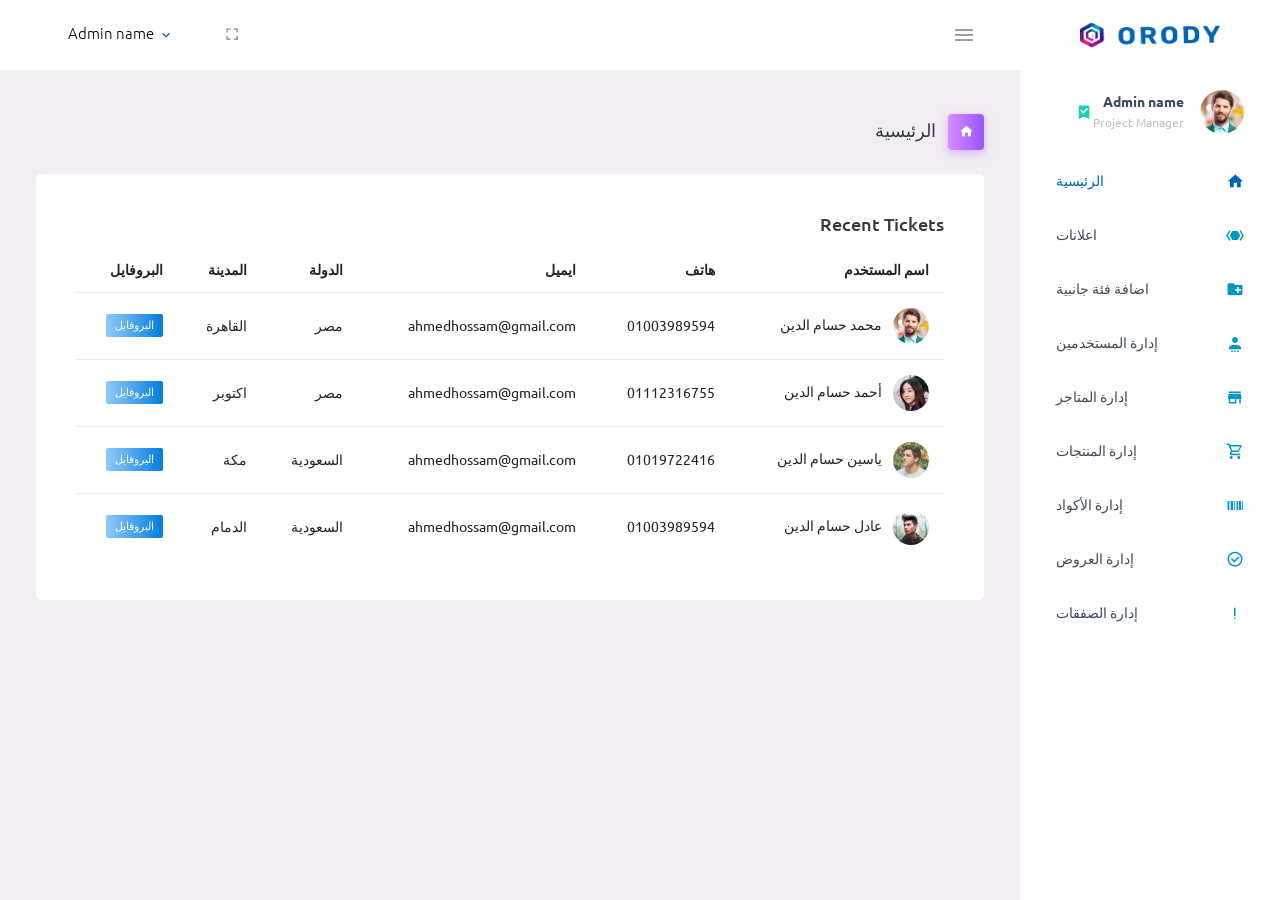
==== index.html @ 7ce4cc1d "mine" ====
<html lang="en">

<head>
    <!-- Required meta tags -->
    <meta charset="utf-8">
    <meta name="viewport" content="width=device-width, initial-scale=1, shrink-to-fit=no">
    <title>Orody Admin</title>
    <!-- plugins:css -->
    <link rel="stylesheet" href="assets/vendors/mdi/css/materialdesignicons.min.css">
    <link rel="stylesheet" href="assets/vendors/css/vendor.bundle.base.css">
    <link rel="stylesheet" href="assets/css/style.css">


    <link rel="stylesheet" href="assets/css/dataTables.css">
    <!-- End layout styles -->

    <link rel="shortcut icon" href="assets/images/favicon.png">
</head>

<body class="">
    <div class="container-scroller">
        <!-- partial:partials/_navbar.html -->
        <nav class="navbar default-layout-navbar col-lg-12 col-12 p-0 fixed-top d-flex flex-row">

            <div class="navbar-menu-wrapper d-flex align-items-stretch">

                <ul class="navbar-nav navbar-nav-right">
                    <li class="nav-item nav-profile dropdown">
                        <a class="nav-link dropdown-toggle" id="profileDropdown" href="#" data-toggle="dropdown" aria-expanded="false">
                            <div class="nav-profile-text">
                                <p class="mb-1 text-black">Admin name</p>
                            </div>
                        </a>
                        <div class="dropdown-menu navbar-dropdown" aria-labelledby="profileDropdown">
                            <a class="dropdown-item" href="#">
                                <i class="mdi mdi-logout mr-2 text-primary"></i> تسجيل خروج </a>
                        </div>
                    </li>
                    <li class="nav-item d-none d-lg-block full-screen-link">
                        <a class="nav-link">
                            <i class="mdi mdi-fullscreen" id="fullscreen-button"></i>
                        </a>
                    </li>
                </ul>
                <button class="navbar-toggler navbar-toggler-right d-lg-none align-self-center" type="button" data-toggle="offcanvas">
          <span class="mdi mdi-menu"></span>
        </button><button class="navbar-toggler navbar-toggler align-self-center" type="button" data-toggle="minimize">
          <span class="mdi mdi-menu"></span>
        </button>

            </div>
            <div class="text-center navbar-brand-wrapper d-flex align-items-center justify-content-center">
                <a class="navbar-brand brand-logo" href="index.html"><img src="assets/images/logo.png" alt="logo"></a>
                <a class="navbar-brand brand-logo-mini" href="index.html"><img src="assets/images/logo-mini.png" alt="logo"></a>
            </div>
        </nav>
        <!-- partial -->
        <div class="container-fluid page-body-wrapper">
            <div class="main-panel">
                <div class="content-wrapper">
                    <div class="page-header">
                        <h3 class="page-title">
                            الرئيسية
                            <span class="page-title-icon bg-gradient-primary text-white mr-2">
                <i class="mdi mdi-home"></i>
              </span> </h3>
                    </div>

                    <div class="row">
                        <div class="col-12 grid-margin">
                            <div class="card">
                                <div class="card-body">
                                    <h4 class="card-title">Recent Tickets</h4>
                                    <div class="table-responsive">
                                        <table id="tableId" class="rtl table">
                                            <thead>
                                                <tr>
                                                    <th> اسم المستخدم </th>
                                                    <th> هاتف </th>
                                                    <th> ايميل </th>
                                                    <th> الدولة </th>
                                                    <th> المدينة </th>
                                                    <th> البروفايل </th>
                                                </tr>
                                            </thead>
                                            <tbody>
                                                <tr>
                                                    <td>
                                                        <img src="assets/images/faces/face1.jpg" class="mr-2" alt="image"> محمد حسام الدين </td>
                                                    <td> 01003989594 </td>
                                                    <td> ahmedhossam@gmail.com </td>
                                                    <td> مصر </td>
                                                    <td> القاهرة </td>
                                                    <td>
                                                        <a href=""><label class="badge badge-gradient-info">البروفايل</label></a>
                                                    </td>
                                                </tr>
                                                <tr>
                                                    <td>
                                                        <img src="assets/images/faces/face2.jpg" class="mr-2" alt="image"> أحمد حسام الدين </td>
                                                    <td> 01112316755 </td>
                                                    <td> ahmedhossam@gmail.com </td>
                                                    <td> مصر </td>
                                                    <td> اكتوبر </td>
                                                    <td>
                                                        <a href=""><label class="badge badge-gradient-info">البروفايل</label></a>
                                                    </td>
                                                </tr>
                                                <tr>
                                                    <td>
                                                        <img src="assets/images/faces/face3.jpg" class="mr-2" alt="image"> ياسين حسام الدين </td>
                                                    <td> 01019722416 </td>
                                                    <td> ahmedhossam@gmail.com </td>
                                                    <td> السعودية </td>
                                                    <td> مكة </td>
                                                    <td>
                                                        <a href=""><label class="badge badge-gradient-info">البروفايل</label></a>
                                                    </td>
                                                </tr>
                                                <tr>
                                                    <td>
                                                        <img src="assets/images/faces/face4.jpg" class="mr-2" alt="image"> عادل حسام الدين </td>
                                                    <td> 01003989594 </td>
                                                    <td> ahmedhossam@gmail.com </td>
                                                    <td> السعودية </td>
                                                    <td> الدمام </td>
                                                    <td>
                                                        <a href=""><label class="badge badge-gradient-info">البروفايل</label></a>
                                                    </td>
                                                </tr>
                                            </tbody>
                                        </table>
                                    </div>
                                </div>
                            </div>
                        </div>
                    </div>
                </div>
                <!-- partial -->
            </div>
            <!-- partial:partials/_sidebar.html -->
            <nav class="sidebar sidebar-offcanvas" id="sidebar">
                <ul class="nav">
                    <li class="nav-item nav-profile">
                        <a href="#" class="nav-link">
                            <i class="mdi mdi-bookmark-check text-success nav-profile-badge"></i>
                            <div class="nav-profile-text d-flex flex-column">
                                <span class="font-weight-bold mb-2">Admin name</span>
                                <span class="text-secondary text-small">Project Manager</span>
                            </div>
                            <div class="nav-profile-image">
                                <img src="assets/images/faces/face1.jpg" alt="profile">
                                <span class="login-status online"></span>
                                <!--change to offline or busy as needed-->
                            </div>
                        </a>
                    </li>
                    <li class="nav-item">
                        <a class="nav-link" href="index.html">
                            <span class="menu-title">الرئيسية</span>
                            <i class="mdi mdi-home menu-icon"></i>
                        </a>
                    </li>
                    <li class="nav-item">
                        <a class="nav-link" href="pages/magazine/magazine.html">
                            <span class="menu-title">اعلانات</span>
                            <i class="mdi mdi mdi-xaml menu-icon"></i>
                        </a>
                    </li>
                    <li class="nav-item">
                        <a class="nav-link" href="pages/icons/mdi.html">
                            <span class="menu-title">اضافة فئة جانبية</span>
                            <i class="mdi mdi-folder-plus menu-icon"></i>
                        </a>
                    </li>
                    <li class="nav-item">
                        <a class="nav-link" href="pages/users/users.html">
                            <span class="menu-title">إدارة المستخدمين</span>
                            <i class="mdi mdi-account-settings menu-icon"></i>
                        </a>
                    </li>
                    <li class="nav-item">
                        <a class="nav-link" href="pages/icons/mdi.html">
                            <span class="menu-title">إدارة المتاجر</span>
                            <i class="mdi mdi-store menu-icon"></i>
                        </a>
                    </li>
                    <li class="nav-item">
                        <a class="nav-link" href="pages/icons/mdi.html">
                            <span class="menu-title">إدارة المنتجات</span>
                            <i class="mdi mdi-cart-outline menu-icon"></i>
                        </a>
                    </li>
                    <li class="nav-item">
                        <a class="nav-link" href="pages/icons/mdi.html">
                            <span class="menu-title">إدارة الأكواد</span>
                            <i class="mdi mdi-barcode menu-icon"></i>
                        </a>
                    </li>
                    <li class="nav-item">
                        <a class="nav-link" href="pages/icons/mdi.html">
                            <span class="menu-title">إدارة العروض</span>
                            <i class="mdi mdi-check-circle-outline menu-icon"></i>
                        </a>
                    </li>
                    <li class="nav-item">
                        <a class="nav-link" href="pages/icons/mdi.html">
                            <span class="menu-title">إدارة الصفقات</span>
                            <i class="mdi mdi-exclamation menu-icon"></i>
                        </a>

                </ul>
            </nav>
            <!-- partial -->

            <!-- main-panel ends -->
        </div>
        <!-- page-body-wrapper ends -->
    </div>
    <!-- container-scroller -->
    <!-- plugins:js -->



    <script src="https://code.jquery.com/jquery-3.3.1.js"></script>
    <script src="assets/vendors/js/vendor.bundle.base.js"></script>

    <script src="https://cdn.datatables.net/1.10.20/js/jquery.dataTables.min.js"></script>
    <script src="https://cdn.datatables.net/1.10.20/js/dataTables.bootstrap.min.js"></script>

    <!-- endinject -->
    <!-- Plugin js for this page -->
    <script src="assets/vendors/chart.js/Chart.min.js"></script>
    <!-- End plugin js for this page -->
    <!-- inject:js -->
    <script src="assets/js/off-canvas.js"></script>
    <script src="assets/js/hoverable-collapse.js"></script>
    <script src="assets/js/misc.js"></script>
    <!-- endinject -->
    <!-- Custom js for this page -->
    <script src="assets/js/dashboard.js"></script>
    <script src="assets/js/todolist.js"></script>
    <!-- End custom js for this page -->
    <script>
        $(document).ready(function() {
            $('#tableId').DataTable();
        });
    </script>
</body>

</html>
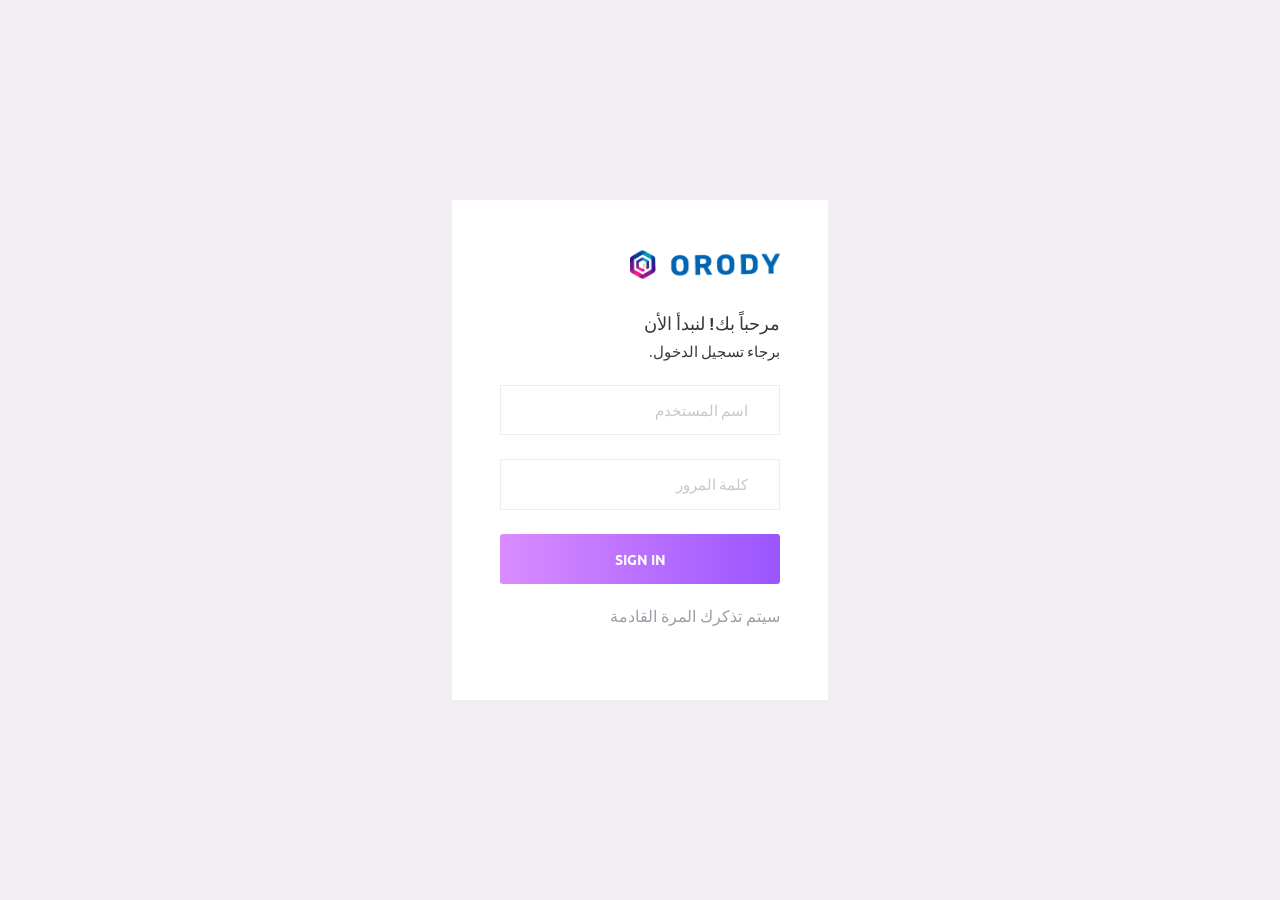
==== commit 56204a25: "a" ====
--- a/index.html
+++ b/index.html
@@ -1,251 +1,73 @@
+<!DOCTYPE html>
 <html lang="en">
 
 <head>
     <!-- Required meta tags -->
     <meta charset="utf-8">
     <meta name="viewport" content="width=device-width, initial-scale=1, shrink-to-fit=no">
-    <title>Orody Admin</title>
+    <title>Purple Admin</title>
     <!-- plugins:css -->
     <link rel="stylesheet" href="assets/vendors/mdi/css/materialdesignicons.min.css">
     <link rel="stylesheet" href="assets/vendors/css/vendor.bundle.base.css">
+    <!-- endinject -->
+    <!-- Plugin css for this page -->
+    <!-- End plugin css for this page -->
+    <!-- inject:css -->
+    <!-- endinject -->
+    <!-- Layout styles -->
     <link rel="stylesheet" href="assets/css/style.css">
-
-
-    <link rel="stylesheet" href="assets/css/dataTables.css">
     <!-- End layout styles -->
-
-    <link rel="shortcut icon" href="assets/images/favicon.png">
+    <link rel="shortcut icon" href="assets/images/favicon.png" />
 </head>
 
-<body class="">
-    <div class="container-scroller">
-        <!-- partial:partials/_navbar.html -->
-        <nav class="navbar default-layout-navbar col-lg-12 col-12 p-0 fixed-top d-flex flex-row">
-
-            <div class="navbar-menu-wrapper d-flex align-items-stretch">
-
-                <ul class="navbar-nav navbar-nav-right">
-                    <li class="nav-item nav-profile dropdown">
-                        <a class="nav-link dropdown-toggle" id="profileDropdown" href="#" data-toggle="dropdown" aria-expanded="false">
-                            <div class="nav-profile-text">
-                                <p class="mb-1 text-black">Admin name</p>
+<body>
+    <div class="rtl container-scroller">
+        <div class="container-fluid page-body-wrapper full-page-wrapper">
+            <div class="content-wrapper d-flex align-items-center auth">
+                <div class="row flex-grow">
+                    <div class="col-lg-4 mx-auto">
+                        <div class="auth-form-light text-right p-5">
+                            <div class="brand-logo">
+                                <img src=assets/images/logo.png ">
                             </div>
-                        </a>
-                        <div class="dropdown-menu navbar-dropdown" aria-labelledby="profileDropdown">
-                            <a class="dropdown-item" href="#">
-                                <i class="mdi mdi-logout mr-2 text-primary"></i> تسجيل خروج </a>
-                        </div>
-                    </li>
-                    <li class="nav-item d-none d-lg-block full-screen-link">
-                        <a class="nav-link">
-                            <i class="mdi mdi-fullscreen" id="fullscreen-button"></i>
-                        </a>
-                    </li>
-                </ul>
-                <button class="navbar-toggler navbar-toggler-right d-lg-none align-self-center" type="button" data-toggle="offcanvas">
-          <span class="mdi mdi-menu"></span>
-        </button><button class="navbar-toggler navbar-toggler align-self-center" type="button" data-toggle="minimize">
-          <span class="mdi mdi-menu"></span>
-        </button>
-
-            </div>
-            <div class="text-center navbar-brand-wrapper d-flex align-items-center justify-content-center">
-                <a class="navbar-brand brand-logo" href="index.html"><img src="assets/images/logo.png" alt="logo"></a>
-                <a class="navbar-brand brand-logo-mini" href="index.html"><img src="assets/images/logo-mini.png" alt="logo"></a>
-            </div>
-        </nav>
-        <!-- partial -->
-        <div class="container-fluid page-body-wrapper">
-            <div class="main-panel">
-                <div class="content-wrapper">
-                    <div class="page-header">
-                        <h3 class="page-title">
-                            الرئيسية
-                            <span class="page-title-icon bg-gradient-primary text-white mr-2">
-                <i class="mdi mdi-home"></i>
-              </span> </h3>
-                    </div>
-
-                    <div class="row">
-                        <div class="col-12 grid-margin">
-                            <div class="card">
-                                <div class="card-body">
-                                    <h4 class="card-title">Recent Tickets</h4>
-                                    <div class="table-responsive">
-                                        <table id="tableId" class="rtl table">
-                                            <thead>
-                                                <tr>
-                                                    <th> اسم المستخدم </th>
-                                                    <th> هاتف </th>
-                                                    <th> ايميل </th>
-                                                    <th> الدولة </th>
-                                                    <th> المدينة </th>
-                                                    <th> البروفايل </th>
-                                                </tr>
-                                            </thead>
-                                            <tbody>
-                                                <tr>
-                                                    <td>
-                                                        <img src="assets/images/faces/face1.jpg" class="mr-2" alt="image"> محمد حسام الدين </td>
-                                                    <td> 01003989594 </td>
-                                                    <td> ahmedhossam@gmail.com </td>
-                                                    <td> مصر </td>
-                                                    <td> القاهرة </td>
-                                                    <td>
-                                                        <a href=""><label class="badge badge-gradient-info">البروفايل</label></a>
-                                                    </td>
-                                                </tr>
-                                                <tr>
-                                                    <td>
-                                                        <img src="assets/images/faces/face2.jpg" class="mr-2" alt="image"> أحمد حسام الدين </td>
-                                                    <td> 01112316755 </td>
-                                                    <td> ahmedhossam@gmail.com </td>
-                                                    <td> مصر </td>
-                                                    <td> اكتوبر </td>
-                                                    <td>
-                                                        <a href=""><label class="badge badge-gradient-info">البروفايل</label></a>
-                                                    </td>
-                                                </tr>
-                                                <tr>
-                                                    <td>
-                                                        <img src="assets/images/faces/face3.jpg" class="mr-2" alt="image"> ياسين حسام الدين </td>
-                                                    <td> 01019722416 </td>
-                                                    <td> ahmedhossam@gmail.com </td>
-                                                    <td> السعودية </td>
-                                                    <td> مكة </td>
-                                                    <td>
-                                                        <a href=""><label class="badge badge-gradient-info">البروفايل</label></a>
-                                                    </td>
-                                                </tr>
-                                                <tr>
-                                                    <td>
-                                                        <img src="assets/images/faces/face4.jpg" class="mr-2" alt="image"> عادل حسام الدين </td>
-                                                    <td> 01003989594 </td>
-                                                    <td> ahmedhossam@gmail.com </td>
-                                                    <td> السعودية </td>
-                                                    <td> الدمام </td>
-                                                    <td>
-                                                        <a href=""><label class="badge badge-gradient-info">البروفايل</label></a>
-                                                    </td>
-                                                </tr>
-                                            </tbody>
-                                        </table>
-                                    </div>
+                            <h4>مرحباً بك! لنبدأ الأن</h4>
+                            
+                            <h6 class="font-weight-light ">برجاء تسجيل الدخول.</h6>
+                            <form class="pt-3 ">
+                                <div class="form-group ">
+                                    <input type="text " class="form-control form-control-lg " id="exampleInputEmail1 " placeholder="اسم المستخدم ">
+                                </div>
+                                <div class="form-group ">
+                                    <input type="password " class="form-control form-control-lg " id="exampleInputPassword1 " placeholder="كلمة المرور ">
+                                </div>
+                                <div class="mt-3 ">
+                                    <a class="btn btn-block btn-gradient-primary btn-lg font-weight-medium auth-form-btn " href="pages/home.html ">SIGN IN</a>
+                            </div>
+                            <div class="my-2 d-flex justify-content-between align-items-center ">
+                                <div class="form-check ">
+                                    <label class="text-muted " for="remember "> سيتم تذكرك المرة القادمة</label><br>
                                 </div>
                             </div>
+                            </form>
                         </div>
                     </div>
                 </div>
-                <!-- partial -->
             </div>
-            <!-- partial:partials/_sidebar.html -->
-            <nav class="sidebar sidebar-offcanvas" id="sidebar">
-                <ul class="nav">
-                    <li class="nav-item nav-profile">
-                        <a href="#" class="nav-link">
-                            <i class="mdi mdi-bookmark-check text-success nav-profile-badge"></i>
-                            <div class="nav-profile-text d-flex flex-column">
-                                <span class="font-weight-bold mb-2">Admin name</span>
-                                <span class="text-secondary text-small">Project Manager</span>
-                            </div>
-                            <div class="nav-profile-image">
-                                <img src="assets/images/faces/face1.jpg" alt="profile">
-                                <span class="login-status online"></span>
-                                <!--change to offline or busy as needed-->
-                            </div>
-                        </a>
-                    </li>
-                    <li class="nav-item">
-                        <a class="nav-link" href="index.html">
-                            <span class="menu-title">الرئيسية</span>
-                            <i class="mdi mdi-home menu-icon"></i>
-                        </a>
-                    </li>
-                    <li class="nav-item">
-                        <a class="nav-link" href="pages/magazine/magazine.html">
-                            <span class="menu-title">اعلانات</span>
-                            <i class="mdi mdi mdi-xaml menu-icon"></i>
-                        </a>
-                    </li>
-                    <li class="nav-item">
-                        <a class="nav-link" href="pages/icons/mdi.html">
-                            <span class="menu-title">اضافة فئة جانبية</span>
-                            <i class="mdi mdi-folder-plus menu-icon"></i>
-                        </a>
-                    </li>
-                    <li class="nav-item">
-                        <a class="nav-link" href="pages/users/users.html">
-                            <span class="menu-title">إدارة المستخدمين</span>
-                            <i class="mdi mdi-account-settings menu-icon"></i>
-                        </a>
-                    </li>
-                    <li class="nav-item">
-                        <a class="nav-link" href="pages/icons/mdi.html">
-                            <span class="menu-title">إدارة المتاجر</span>
-                            <i class="mdi mdi-store menu-icon"></i>
-                        </a>
-                    </li>
-                    <li class="nav-item">
-                        <a class="nav-link" href="pages/icons/mdi.html">
-                            <span class="menu-title">إدارة المنتجات</span>
-                            <i class="mdi mdi-cart-outline menu-icon"></i>
-                        </a>
-                    </li>
-                    <li class="nav-item">
-                        <a class="nav-link" href="pages/icons/mdi.html">
-                            <span class="menu-title">إدارة الأكواد</span>
-                            <i class="mdi mdi-barcode menu-icon"></i>
-                        </a>
-                    </li>
-                    <li class="nav-item">
-                        <a class="nav-link" href="pages/icons/mdi.html">
-                            <span class="menu-title">إدارة العروض</span>
-                            <i class="mdi mdi-check-circle-outline menu-icon"></i>
-                        </a>
-                    </li>
-                    <li class="nav-item">
-                        <a class="nav-link" href="pages/icons/mdi.html">
-                            <span class="menu-title">إدارة الصفقات</span>
-                            <i class="mdi mdi-exclamation menu-icon"></i>
-                        </a>
-
-                </ul>
-            </nav>
-            <!-- partial -->
-
-            <!-- main-panel ends -->
+            <!-- content-wrapper ends -->
         </div>
         <!-- page-body-wrapper ends -->
     </div>
     <!-- container-scroller -->
     <!-- plugins:js -->
-
-
-
-    <script src="https://code.jquery.com/jquery-3.3.1.js"></script>
-    <script src="assets/vendors/js/vendor.bundle.base.js"></script>
-
-    <script src="https://cdn.datatables.net/1.10.20/js/jquery.dataTables.min.js"></script>
-    <script src="https://cdn.datatables.net/1.10.20/js/dataTables.bootstrap.min.js"></script>
-
+    <script src=assets/vendors/js/vendor.bundle.base.js "></script>
+                                <!-- endinject -->
+                                <!-- Plugin js for this page -->
+                                <!-- End plugin js for this page -->
+                                <!-- inject:js -->
+                                <script src=assets/js/off-canvas.js "></script>
+    <script src=assets/js/hoverable-collapse.js "></script>
+                                <script src=assets/js/misc.js "></script>
     <!-- endinject -->
-    <!-- Plugin js for this page -->
-    <script src="assets/vendors/chart.js/Chart.min.js"></script>
-    <!-- End plugin js for this page -->
-    <!-- inject:js -->
-    <script src="assets/js/off-canvas.js"></script>
-    <script src="assets/js/hoverable-collapse.js"></script>
-    <script src="assets/js/misc.js"></script>
-    <!-- endinject -->
-    <!-- Custom js for this page -->
-    <script src="assets/js/dashboard.js"></script>
-    <script src="assets/js/todolist.js"></script>
-    <!-- End custom js for this page -->
-    <script>
-        $(document).ready(function() {
-            $('#tableId').DataTable();
-        });
-    </script>
 </body>
 
 </html>
--- a/assets/css/style.css
+++ b/assets/css/style.css
@@ -5186,6 +5186,36 @@
     border-color: #d0ae01;
 }
 
+.input[type="file"] {
+    display: block;
+}
+
+.imageThumb {
+    max-height: 75px;
+    border: 2px solid;
+    padding: 1px;
+    cursor: pointer;
+}
+
+.pip {
+    display: inline-block;
+    margin: 10px 10px 0 0;
+}
+
+.remove {
+    display: block;
+    background: #444;
+    border: 1px solid black;
+    color: white;
+    text-align: center;
+    cursor: pointer;
+}
+
+.remove:hover {
+    background: white;
+    color: black;
+}
+
 .btn-warning:not(:disabled):not(.disabled):active:focus,
 .btn-warning:not(:disabled):not(.disabled).active:focus,
 .show>.btn-warning.dropdown-toggle:focus {
@@ -5195,8 +5225,8 @@
 
 .btn-danger {
     color: #212529;
-    background-color: #fe7c96;
-    border-color: #fe7c96;
+    background-color: #f73f64;
+    border-color: #f7113f;
 }
 
 .btn-danger:hover {
@@ -13453,6 +13483,10 @@
     outline-offset: 0;
 }
 
+.img-responsive {
+    width: 100px;
+}
+
 .dropdown-menu>li>a:active,
 .dropdown-menu>li>a:focus,
 .dropdown-menu>li>a:hover,
@@ -14777,8 +14811,8 @@
 }
 
 .btn.btn-icon {
-    width: 42px;
-    height: 42px;
+    width: 20px;
+    height: 25px;
     padding: 0;
 }
 
@@ -15765,7 +15799,7 @@
 
 .btn-gradient-danger {
     background: -webkit-gradient(linear, left top, right top, from(#ffbf96), to(#fe7096));
-    background: linear-gradient(to right, #ffbf96, #fe7096);
+    background: linear-gradient(to right, #ef5072, #ed144e);
     border: 0;
     -webkit-transition: opacity 0.3s ease;
     transition: opacity 0.3s ease;
@@ -16810,7 +16844,7 @@
     padding: .4375rem .75rem;
     border: 0;
     outline: 1px solid #ebedf2;
-    color: #c9c8c8;
+    color: #1c1c1c;
 }
 
 select.form-control:focus {
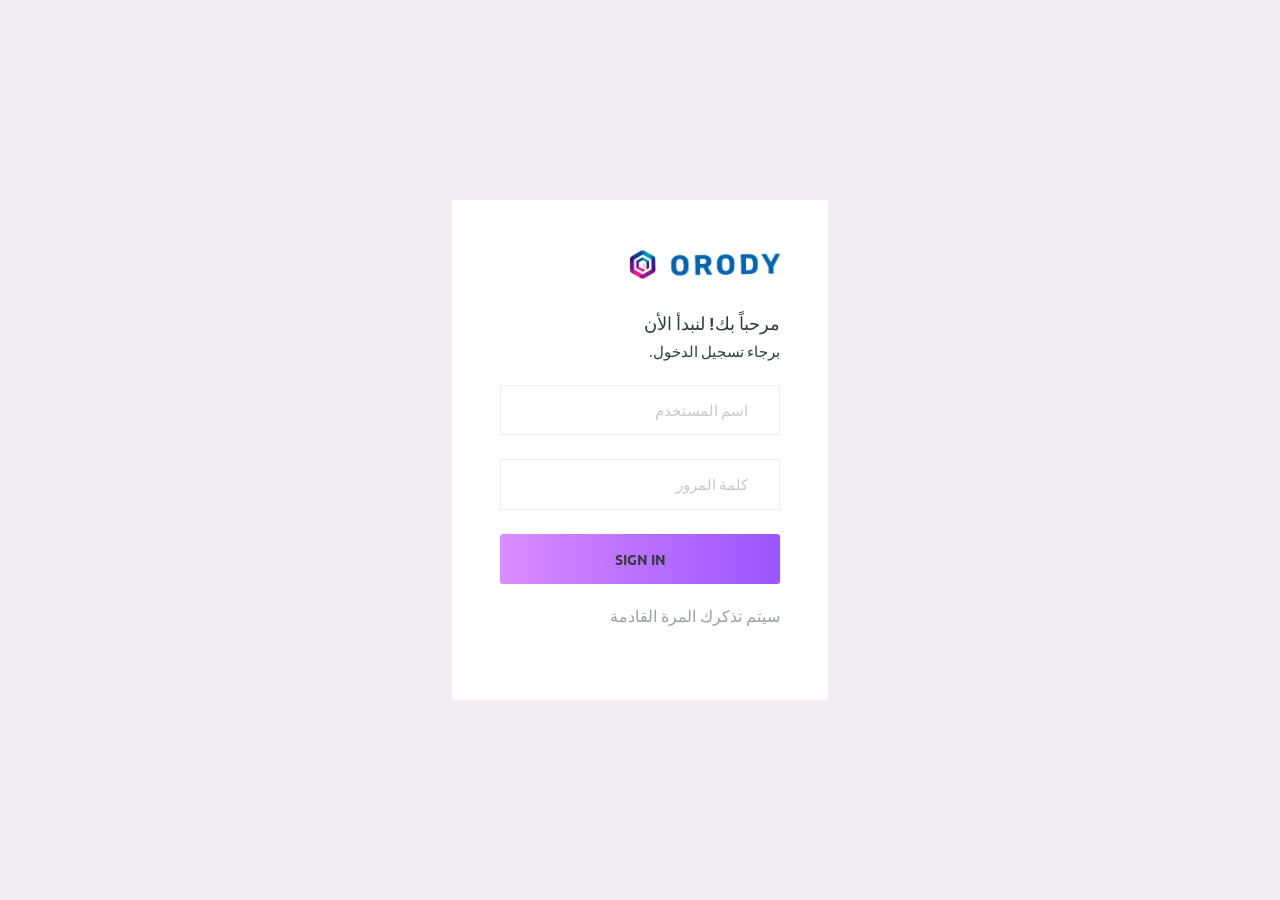
==== commit 1b4bd8e6: "ش" ====
--- a/index.html
+++ b/index.html
@@ -33,15 +33,15 @@
                             <h4>مرحباً بك! لنبدأ الأن</h4>
                             
                             <h6 class="font-weight-light ">برجاء تسجيل الدخول.</h6>
-                            <form class="pt-3 ">
+                            <form class="pt-3 " method="post" action="api/login.php">
                                 <div class="form-group ">
-                                    <input type="text " class="form-control form-control-lg " id="exampleInputEmail1 " placeholder="اسم المستخدم ">
+                                    <input type="text " name="user" class="form-control form-control-lg " id="exampleInputEmail1 " placeholder="اسم المستخدم ">
                                 </div>
                                 <div class="form-group ">
-                                    <input type="password " class="form-control form-control-lg " id="exampleInputPassword1 " placeholder="كلمة المرور ">
+                                    <input type="password " name="pass" class="form-control form-control-lg " id="exampleInputPassword1 " placeholder="كلمة المرور ">
                                 </div>
                                 <div class="mt-3 ">
-                                    <a class="btn btn-block btn-gradient-primary btn-lg font-weight-medium auth-form-btn " href="pages/home.html ">SIGN IN</a>
+                                    <a onclick="this.form.submit()" class="btn btn-block btn-gradient-primary btn-lg font-weight-medium auth-form-btn " >SIGN IN</a>
                             </div>
                             <div class="my-2 d-flex justify-content-between align-items-center ">
                                 <div class="form-check ">
